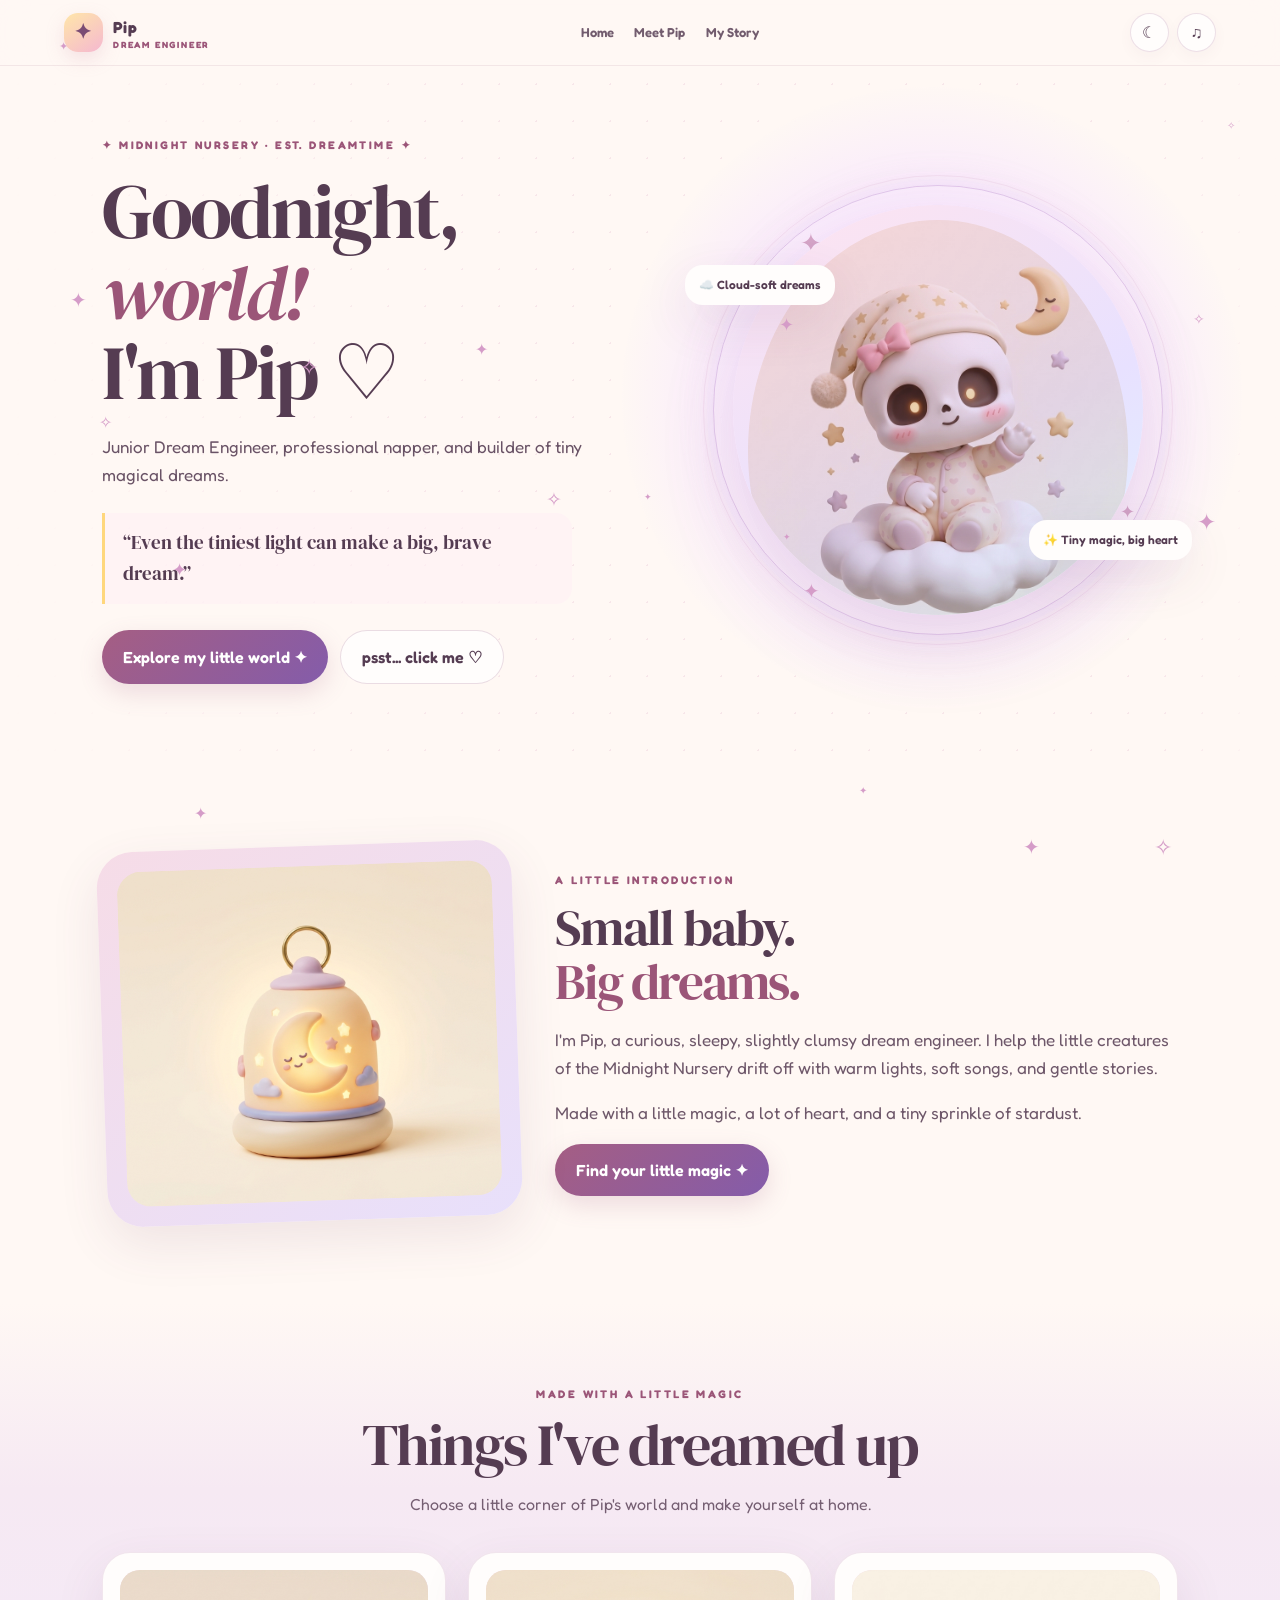
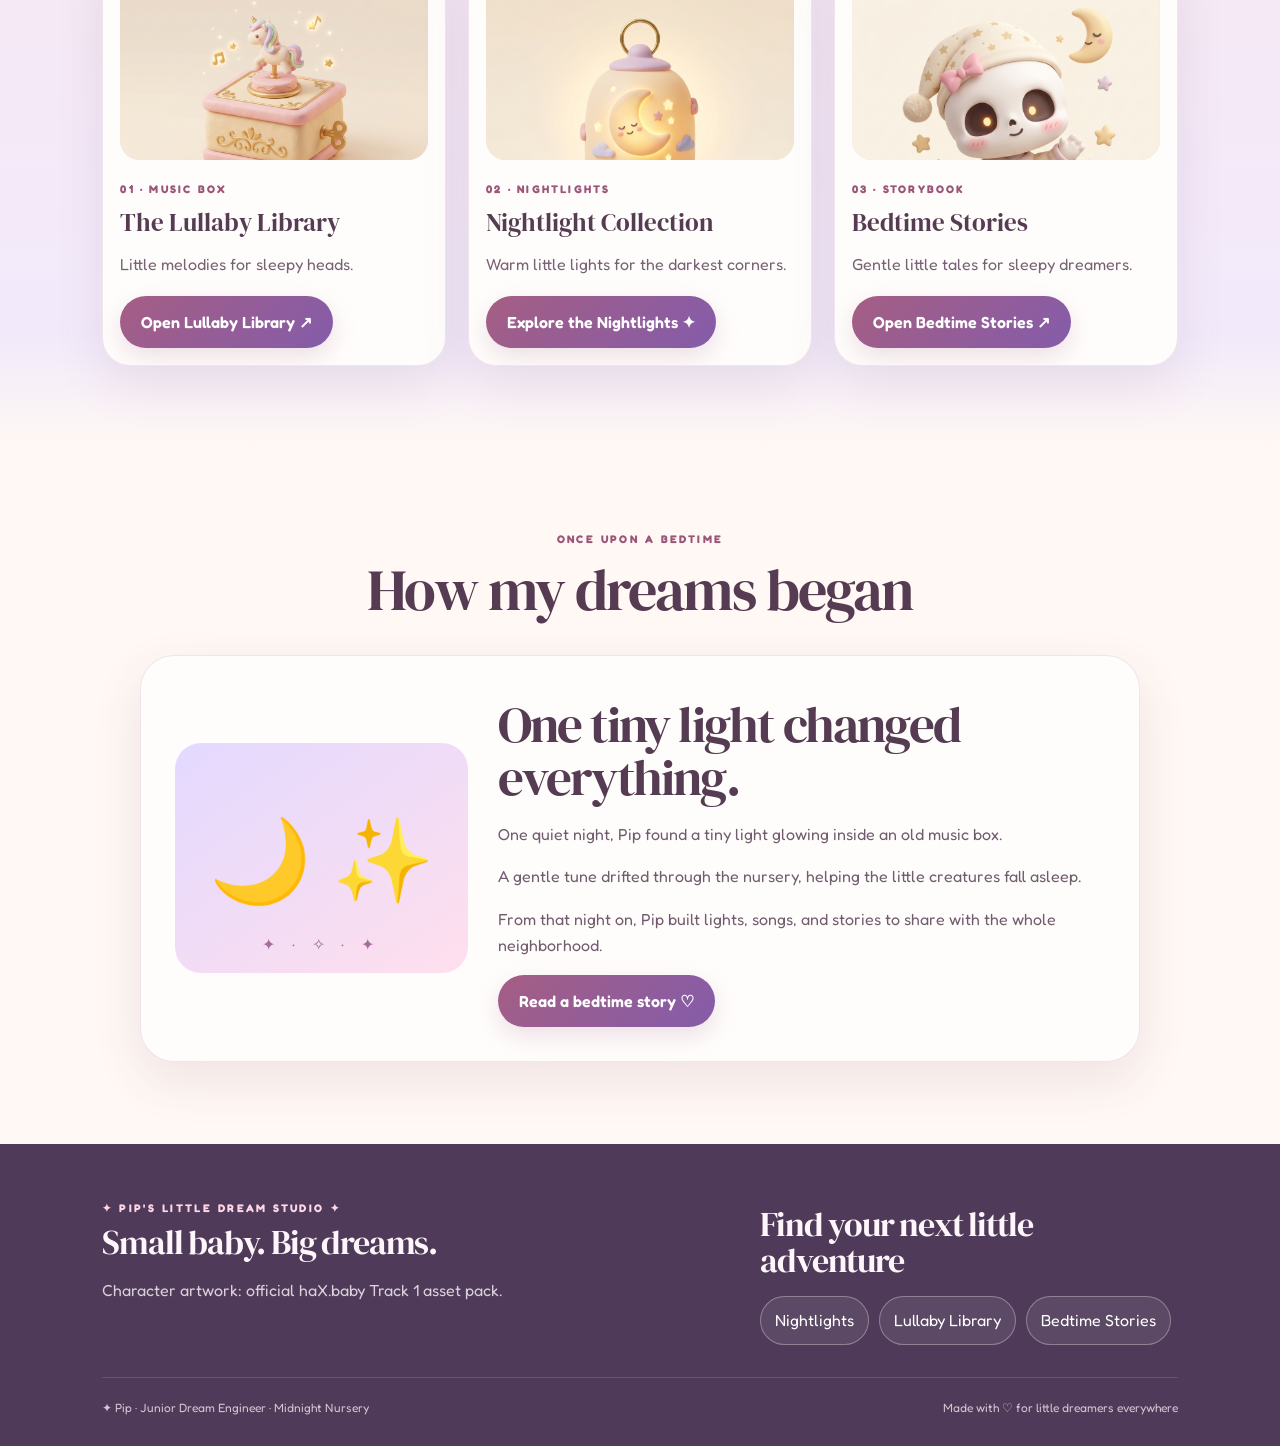
==== index.html @ 27f64b6a "Prepare Pip Dream Studio for GitHub Pages" ====
<!doctype html>
<html lang="en">
<head>
<meta charset="utf-8">
<meta name="viewport" content="width=device-width,initial-scale=1">
<meta name="theme-color" content="#fff8f4">
<title>Pip's Little Dream Studio ✦</title>
<style>
@import url('https://fonts.googleapis.com/css2?family=Fredoka:wght@400;500;600;700&family=DM+Serif+Display&display=swap');
:root{--cream:#fff8f4;--ink:#553c52;--berry:#9b5578;--pink:#f6dce7;--lilac:#e8e0fb;--gold:#ffd77c;--blue:#dff1ff;--card:#fffdfc;--shadow:0 18px 50px #6b42621c;--glow:#ffd77c}
*{box-sizing:border-box}
html{scroll-behavior:smooth;scroll-padding-top:92px}
body{margin:0;background:var(--cream);color:var(--ink);font-family:'Fredoka','Trebuchet MS',sans-serif;line-height:1.65;overflow-x:hidden;transition:background .4s,color .4s}
body.night{--cream:#17182e;--ink:#f8ecff;--card:#242542;--pink:#36304e;--lilac:#302d50;--blue:#252d4b;--shadow:0 18px 50px #0005}
a{color:inherit}
button{font:inherit;cursor:pointer}
.topbar{position:sticky;top:0;z-index:20;display:flex;align-items:center;justify-content:space-between;gap:18px;padding:13px clamp(18px,5vw,72px);background:color-mix(in srgb,var(--cream) 88%,transparent);backdrop-filter:blur(16px);border-bottom:1px solid #b98aa12b}
.brand{display:flex;align-items:center;gap:10px;text-decoration:none;font-weight:700;letter-spacing:.02em;white-space:nowrap}
.brand-icon{width:39px;height:39px;border-radius:14px;display:grid;place-items:center;background:linear-gradient(145deg,#ffe6a9,#f5b8d0);color:#7b4c74;box-shadow:0 7px 18px #d7a0b540;font-size:21px}
.brand small{display:block;font-size:9px;letter-spacing:.2em;line-height:1.2;color:var(--berry)}
.nav{display:flex;align-items:center;justify-content:center;gap:clamp(8px,1.6vw,23px);flex-wrap:wrap}
.nav a{font-size:13px;font-weight:600;text-decoration:none;opacity:.83;transition:color .2s,transform .2s}
.nav a:hover{color:var(--berry);transform:translateY(-2px)}
.head-actions{display:flex;gap:8px}
.icon-button{width:39px;height:39px;border:1px solid #bd92ac45;border-radius:50%;background:var(--card);color:var(--ink);box-shadow:0 5px 14px #7d52700c;transition:transform .2s}
.icon-button:hover{transform:translateY(-3px) rotate(-7deg)}
.hero{position:relative;min-height:650px;display:grid;grid-template-columns:1.08fr .92fr;align-items:center;gap:35px;padding:70px clamp(22px,8vw,120px) 80px;isolation:isolate;overflow:hidden}
.hero:before{content:"";position:absolute;z-index:-2;width:620px;height:620px;right:3%;top:3%;border-radius:50%;background:radial-gradient(circle,#ffe3eb 0,#f8e6ff 42%,#fff8f4 72%);opacity:.9}
body.night .hero:before{background:radial-gradient(circle,#41335b 0,#262746 50%,#17182e 75%)}
.hero:after{content:"";position:absolute;inset:0;z-index:-3;background-image:radial-gradient(#e3b6ce 1px,transparent 1px);background-size:37px 37px;mask-image:linear-gradient(90deg,transparent,#000 40%,#000 90%,transparent);opacity:.28}
.eyebrow,.kicker{font-size:11px;letter-spacing:.22em;text-transform:uppercase;font-weight:700;color:var(--berry)}
h1,h2{font-family:'DM Serif Display',Georgia,serif;font-weight:400;line-height:1.05;letter-spacing:-.035em}
h1{font-size:clamp(3.1rem,6vw,5.9rem);margin:17px 0 20px}
h1 span{color:var(--berry);font-style:italic}
.hero-copy>p{font-size:17px;max-width:530px;opacity:.88}
.quote{max-width:470px;margin:24px 0;padding:14px 18px;border-left:3px solid var(--gold);background:#fff0f5a8;border-radius:0 16px 16px 0;font-family:'DM Serif Display',Georgia,serif;font-size:19px}
body.night .quote{background:#ffffff0b}
.actions{display:flex;gap:12px;flex-wrap:wrap;margin-top:26px}
.btn{display:inline-flex;align-items:center;justify-content:center;gap:8px;border:0;border-radius:999px;padding:13px 21px;background:linear-gradient(135deg,#a55e83,#845caa);color:white;text-decoration:none;font-weight:600;box-shadow:0 9px 24px #a05d8030;transition:transform .22s,box-shadow .22s}
.btn:hover{transform:translateY(-3px);box-shadow:0 15px 28px #a05d803d}
.btn.secondary{background:var(--card);color:var(--ink);border:1px solid #bd92ac50;box-shadow:none}
.hero-art{position:relative;display:grid;place-items:center;min-height:440px}
.hero-art .halo{position:absolute;width:min(94%,450px);aspect-ratio:1;border:1px solid #c7a2d780;border-radius:50%;outline:1px solid #d5a5c733;outline-offset:9px;box-shadow:0 0 0 6px #e8e0fb20,0 0 36px #d5a5c72b;animation:spin 32s linear infinite}
.hero-art .halo:before,.hero-art .halo:after{content:"✦";position:absolute;color:#d5a5c7;font-size:26px}
.hero-art .halo:before{top:8%;left:19%}.hero-art .halo:after{right:6%;bottom:24%;font-size:18px}
.art-card{position:relative;width:min(92%,410px);aspect-ratio:1;padding:15px;display:grid;place-items:center;overflow:hidden;border-radius:50%;background:linear-gradient(150deg,#ffe4ef,#e8e1ff 60%,#dff1ff);box-shadow:0 30px 70px #ad82b53b;animation:float 5s ease-in-out infinite}
.art-card img{width:100%;height:100%;display:block;object-fit:contain;border-radius:50%;mix-blend-mode:multiply}
body.night .art-card img{mix-blend-mode:normal}
.float-tag{position:absolute;z-index:3;display:flex;align-items:center;gap:8px;padding:10px 14px;border-radius:18px;background:var(--card);box-shadow:var(--shadow);font-size:12px;font-weight:600;animation:float 4s ease-in-out infinite}
.float-tag.one{left:-3%;top:17%}.float-tag.two{right:-3%;bottom:16%;animation-delay:-2s}
.section{padding:82px clamp(22px,8vw,120px)}
.section-head{text-align:center;max-width:720px;margin:0 auto 34px}
.section-head h2{font-size:clamp(2.4rem,4.5vw,4rem);margin:12px 0}
.section-head p{opacity:.8}
.intro-grid{display:grid;grid-template-columns:.8fr 1.2fr;gap:38px;align-items:center;max-width:1100px;margin:auto}
.intro-image{padding:20px;border-radius:36px;background:linear-gradient(145deg,var(--pink),var(--lilac));box-shadow:var(--shadow);transform:rotate(-2deg)}
.intro-image img{display:block;width:100%;border-radius:24px}
.intro-copy h2{font-size:clamp(2.5rem,4vw,3.8rem);margin:12px 0}
.intro-copy p{font-size:17px;opacity:.85}
.projects{background:linear-gradient(180deg,transparent,#f6e9f3 25%,#f2eafb 85%,transparent)}
body.night .projects{background:linear-gradient(180deg,transparent,#22223b 25%,#29243f 85%,transparent)}
.project-grid{display:grid;grid-template-columns:repeat(3,minmax(0,1fr));gap:22px;max-width:1180px;margin:auto}
.project-card{position:relative;display:flex;flex-direction:column;overflow:hidden;background:var(--card);border:1px solid #d6b4cf55;border-radius:28px;padding:17px;box-shadow:var(--shadow);transition:transform .28s,border-color .28s}
.project-card:hover{transform:translateY(-8px);border-color:#bd88b6}
.project-image{height:190px;overflow:hidden;border-radius:20px;background:linear-gradient(135deg,var(--pink),var(--lilac));display:grid;place-items:center}
.project-image img{height:100%;width:100%;object-fit:contain;transition:transform .5s}
.project-card:hover .project-image img{transform:scale(1.07) rotate(1deg)}
.project-card .number{margin:20px 0 4px;color:var(--berry);font-size:11px;letter-spacing:.2em;font-weight:700}
.project-card h3{font-family:'DM Serif Display',Georgia,serif;font-size:25px;font-weight:400;margin:0 0 8px}
.project-card p{opacity:.8;margin:0 0 18px}
.project-card .btn{margin-top:auto;align-self:flex-start}
.story-wrap{max-width:1000px;margin:auto;display:grid;grid-template-columns:.65fr 1.35fr;gap:30px;align-items:center;padding:34px;border-radius:34px;background:var(--card);box-shadow:var(--shadow);border:1px solid #d6b4cf55}
.story-illustration{display:grid;place-items:center;min-height:230px;border-radius:26px;background:linear-gradient(145deg,#e3d9ff,#ffdfed);font-size:82px;position:relative;overflow:hidden}
.story-illustration:after{content:"✦  ·  ✧  ·  ✦";position:absolute;bottom:16px;font-size:16px;color:#a56d9c;letter-spacing:.4em}
.story-wrap h2{font-size:clamp(2.2rem,4vw,3.3rem);margin:8px 0 14px}
.story-wrap p{opacity:.83}
.footer{padding:55px clamp(22px,8vw,120px) 28px;background:#4f3b59;color:#fff6fb}
.footer-grid{display:grid;grid-template-columns:1.2fr .8fr;gap:32px;max-width:1180px;margin:auto}
.footer h2{font-size:34px;margin:8px 0}
.footer p{max-width:560px;opacity:.8}
.footer-links{display:flex;gap:10px;flex-wrap:wrap;margin-top:18px}
.footer-links button{border:1px solid #ffffff50;background:#ffffff13;color:#fff;border-radius:999px;padding:10px 14px}
.footer-bottom{display:flex;justify-content:space-between;gap:15px;flex-wrap:wrap;border-top:1px solid #ffffff2a;margin:32px auto 0;padding-top:20px;font-size:12px;opacity:.75;max-width:1180px}
#stars{position:fixed;inset:0;pointer-events:none;z-index:30;overflow:hidden}
.starbit{position:absolute;color:#d59cc8;animation:twinkle 1.8s ease-in-out infinite}
.page-frame{display:none;position:fixed;inset:0;width:100%;height:100%;border:0;background:var(--cream);z-index:1000}
.page-frame.open{display:block}
.toast{position:fixed;bottom:25px;left:50%;transform:translate(-50%,20px);opacity:0;pointer-events:none;padding:12px 18px;border-radius:999px;background:#4f3b59;color:#fff;z-index:1200;transition:.25s}
.toast.show{opacity:1;transform:translate(-50%,0)}
@keyframes float{0%,100%{transform:translateY(0)}50%{transform:translateY(-12px)}}
@keyframes spin{to{transform:rotate(360deg)}}
@keyframes twinkle{0%,100%{opacity:.15;transform:scale(.7) rotate(0)}50%{opacity:1;transform:scale(1.25) rotate(20deg)}}
@media(max-width:1000px){.topbar{flex-wrap:wrap}.nav{order:3;width:100%;padding-top:6px}.hero{grid-template-columns:1fr;padding-top:48px}.hero-copy{text-align:center}.hero-copy>p,.quote{margin-left:auto;margin-right:auto}.actions{justify-content:center}.hero-art{min-height:380px}.project-grid{grid-template-columns:repeat(2,minmax(0,1fr))}}
@media(max-width:650px){.topbar{justify-content:center}.nav{gap:12px}.nav a{font-size:12px}.head-actions{position:absolute;right:14px;top:14px}.hero{padding:45px 20px 58px}.hero-art{min-height:320px}.float-tag.one{left:0}.float-tag.two{right:0}.section{padding:60px 20px}.intro-grid,.story-wrap,.footer-grid{grid-template-columns:1fr}.intro-image{max-width:340px;margin:auto}.project-grid{grid-template-columns:1fr}.project-image{height:210px}.story-wrap{padding:20px}.footer-bottom{font-size:11px}}
@media(prefers-reduced-motion:reduce){*,*::before,*::after{animation-duration:.01ms!important;animation-iteration-count:1!important;scroll-behavior:auto!important;transition-duration:.01ms!important}}
</style>
</head>
<body>
<div id="stars" aria-hidden="true"></div>
<header class="topbar">
  <a class="brand" href="#home" aria-label="Pip's home"><span class="brand-icon">✦</span><span>Pip <small>DREAM ENGINEER</small></span></a>
  <nav class="nav" aria-label="Main navigation">
    <a href="#home">Home</a><a href="#about">Meet Pip</a><a href="#story">My Story</a>
  </nav>
  <div class="head-actions"><button class="icon-button" id="themeToggle" aria-label="Toggle dream mode" title="Day/night mode">☾</button><button class="icon-button" id="soundToggle" aria-label="Toggle sound" title="Sound on/off">♫</button></div>
</header>
<main>
<section class="hero" id="home">
  <div class="hero-copy">
    <div class="eyebrow">✦ MIDNIGHT NURSERY · EST. DREAMTIME ✦</div>
    <h1>Goodnight, <span>world!</span><br>I'm Pip ♡</h1>
    <p>Junior Dream Engineer, professional napper, and builder of tiny magical dreams.</p>
    <div class="quote">“Even the tiniest light can make a big, brave dream.”</div>
    <div class="actions"><a class="btn" href="#projects">Explore my little world ✦</a><button class="btn secondary" id="pipHello">psst... click me ♡</button></div>
  </div>
  <div class="hero-art">
    <div class="halo"></div><div class="float-tag one">☁️ Cloud-soft dreams</div>
    <div class="art-card"><img src="[data-uri]" alt="Pip floating on a cloud"></div>
    <div class="float-tag two">✨ Tiny magic, big heart</div>
  </div>
</section>
<section class="section" id="about">
  <div class="intro-grid">
    <div class="intro-image"><img src="[data-uri]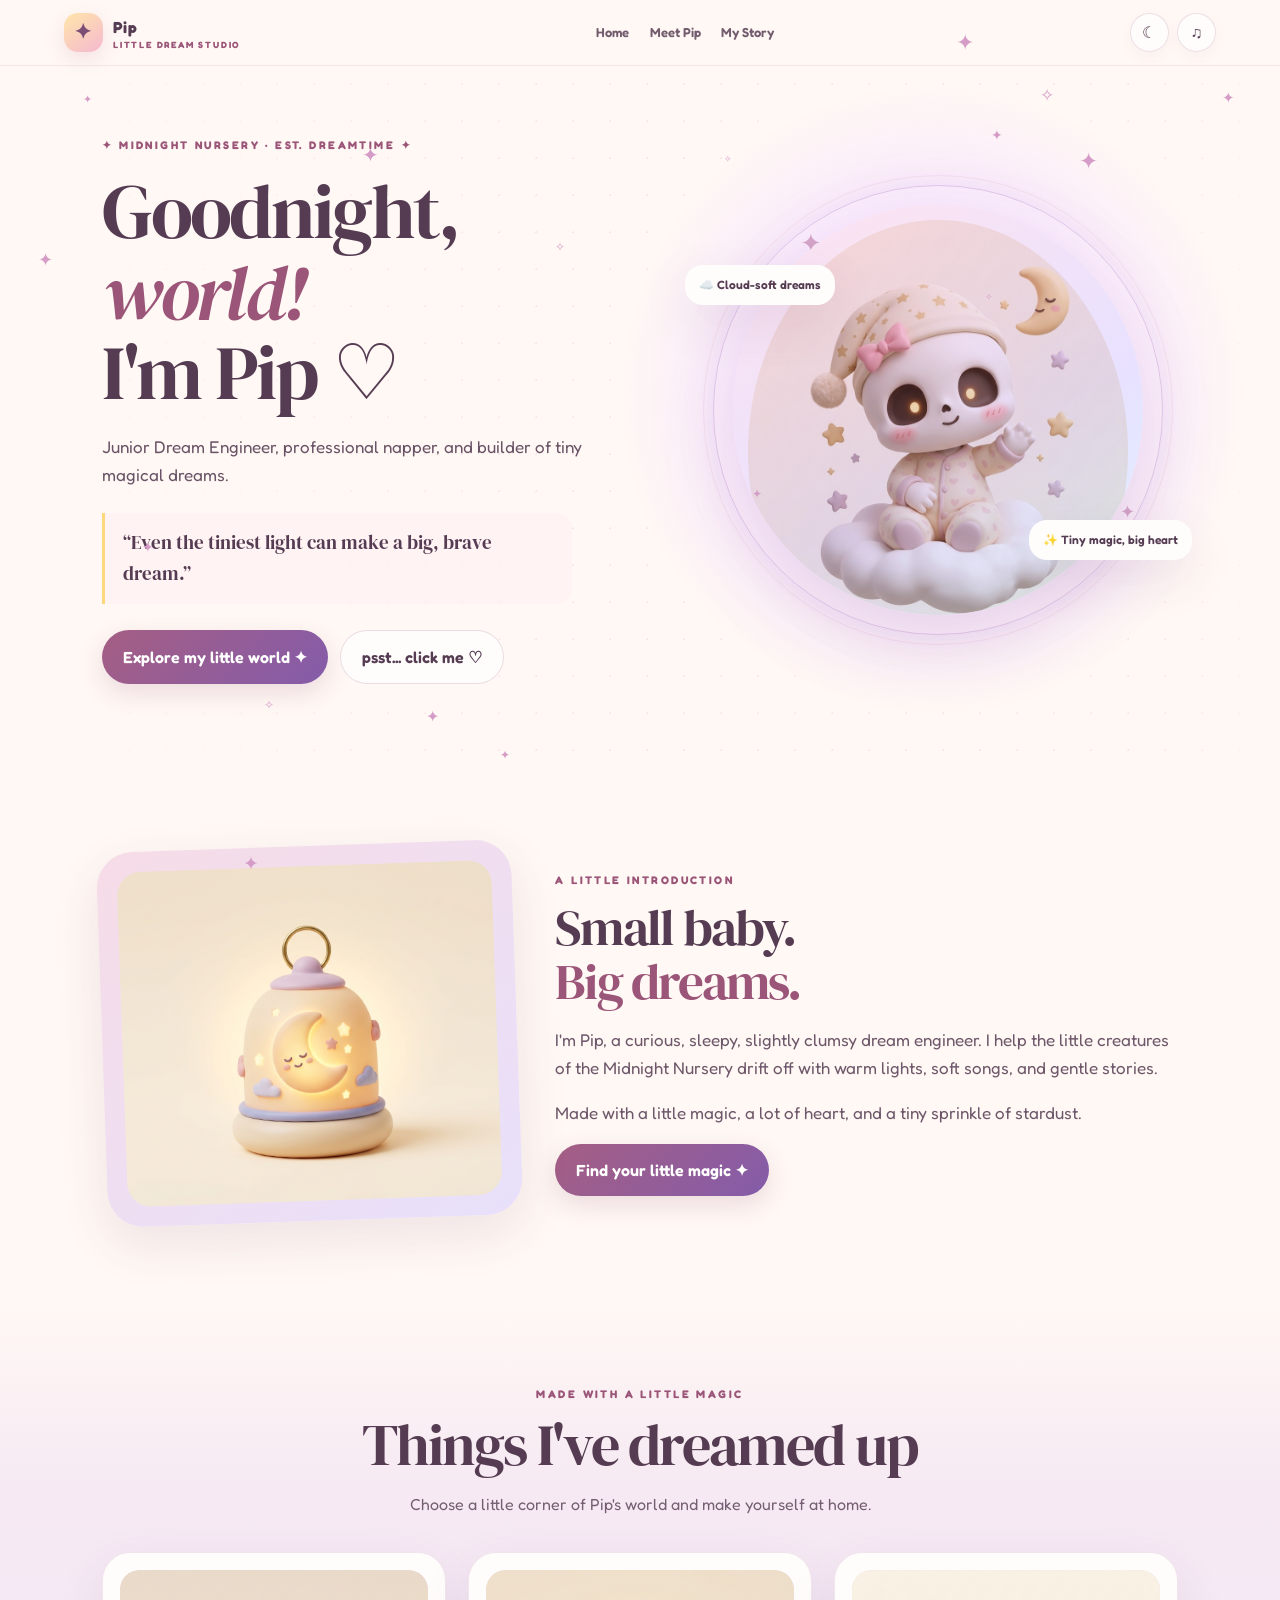
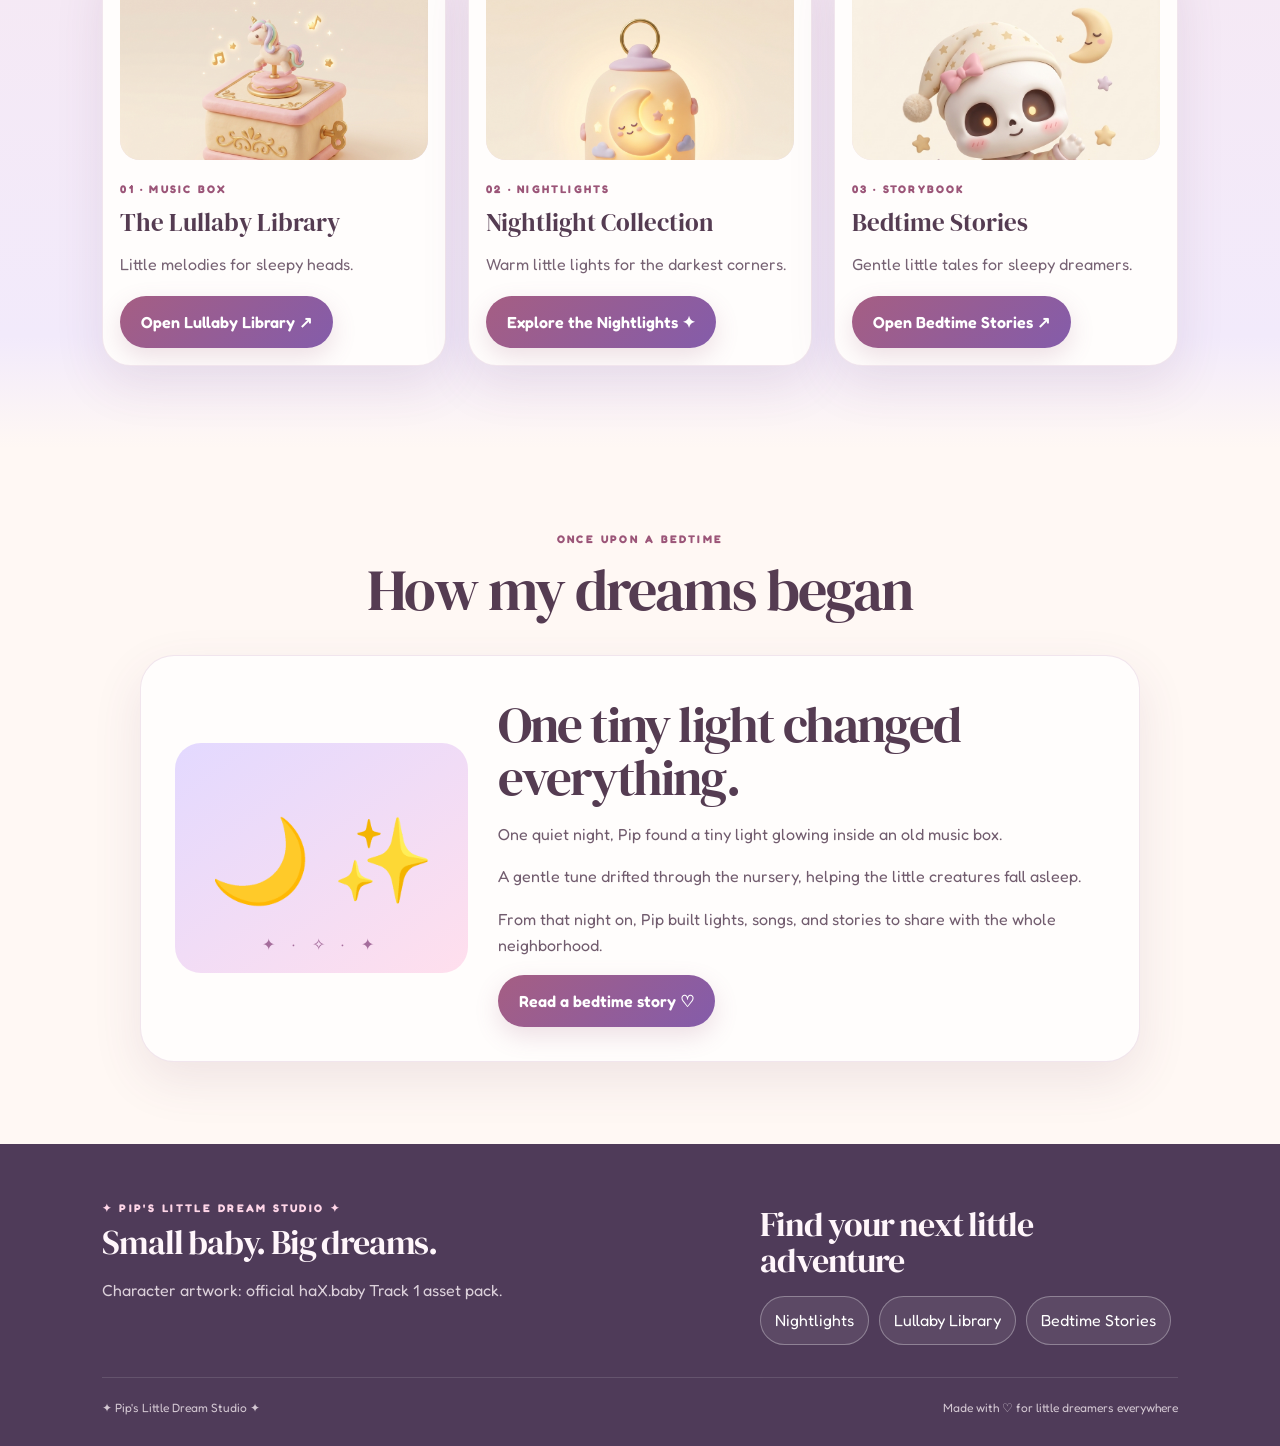
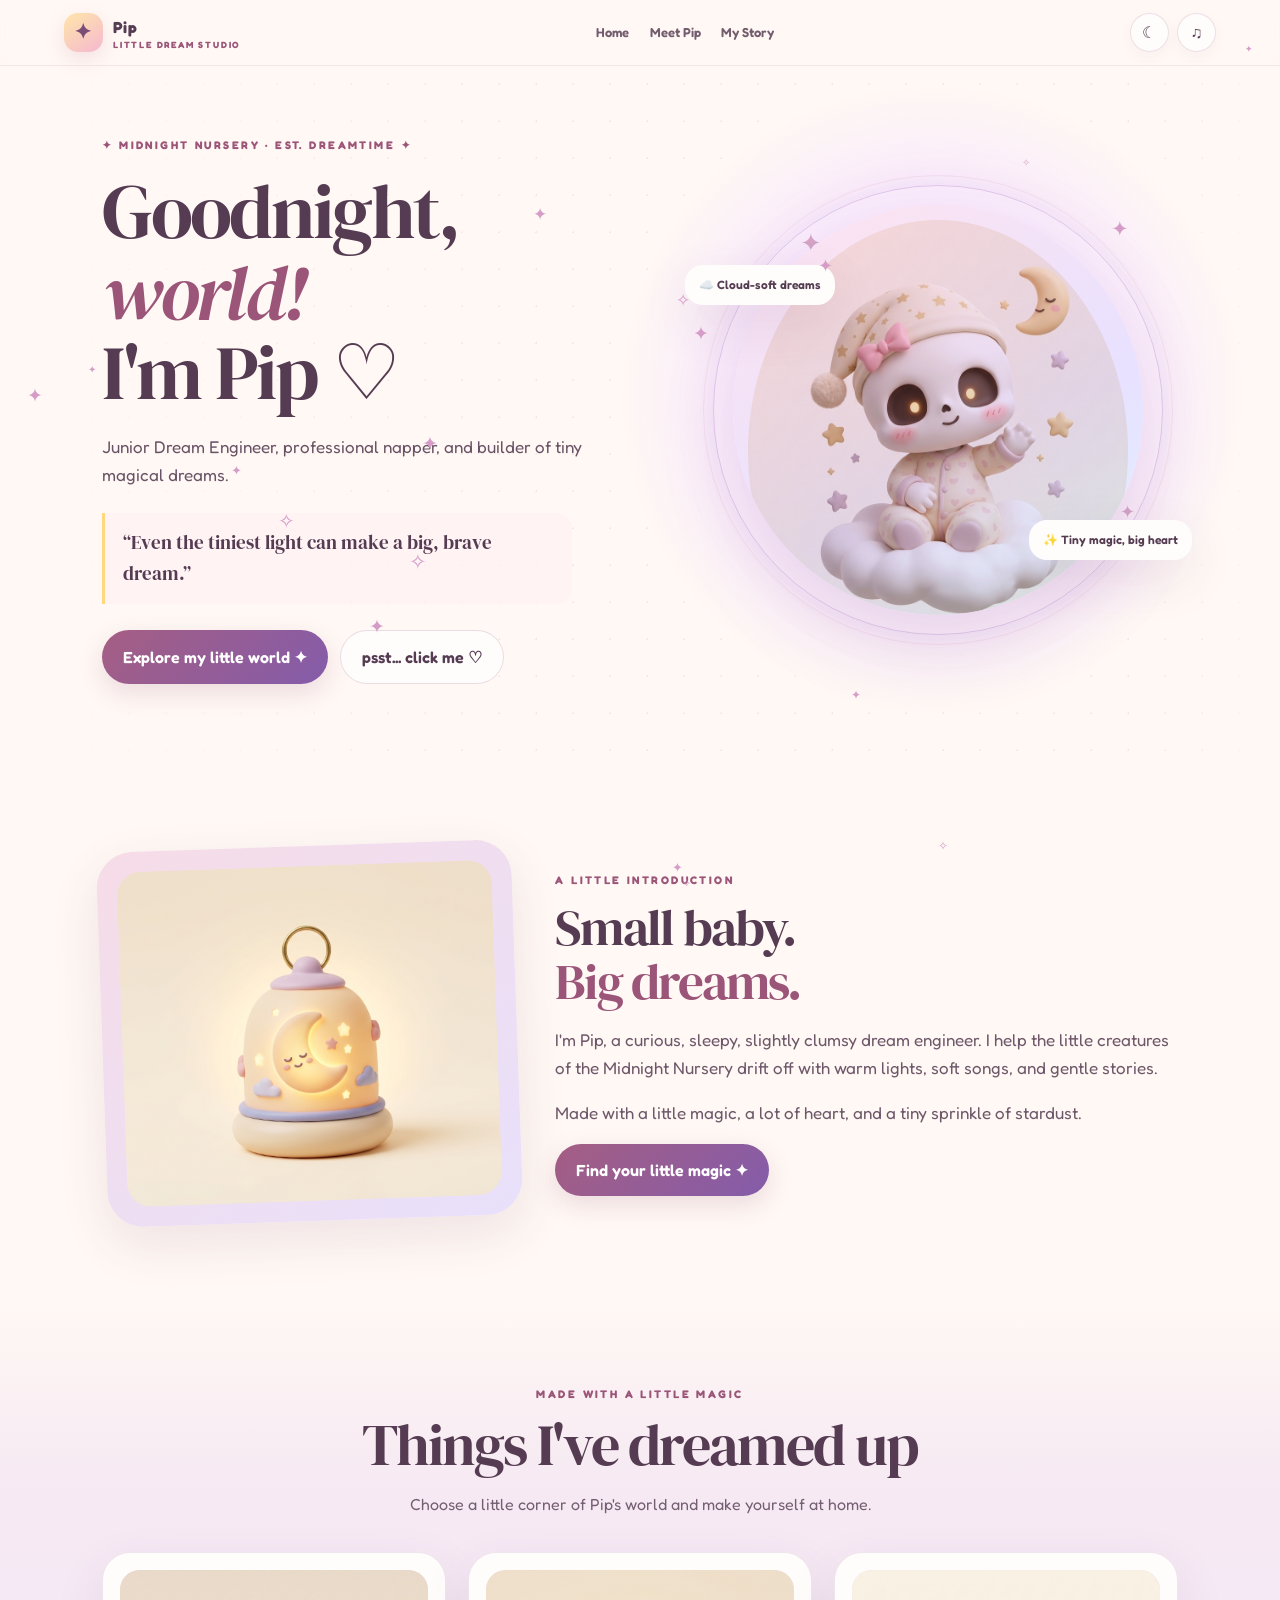
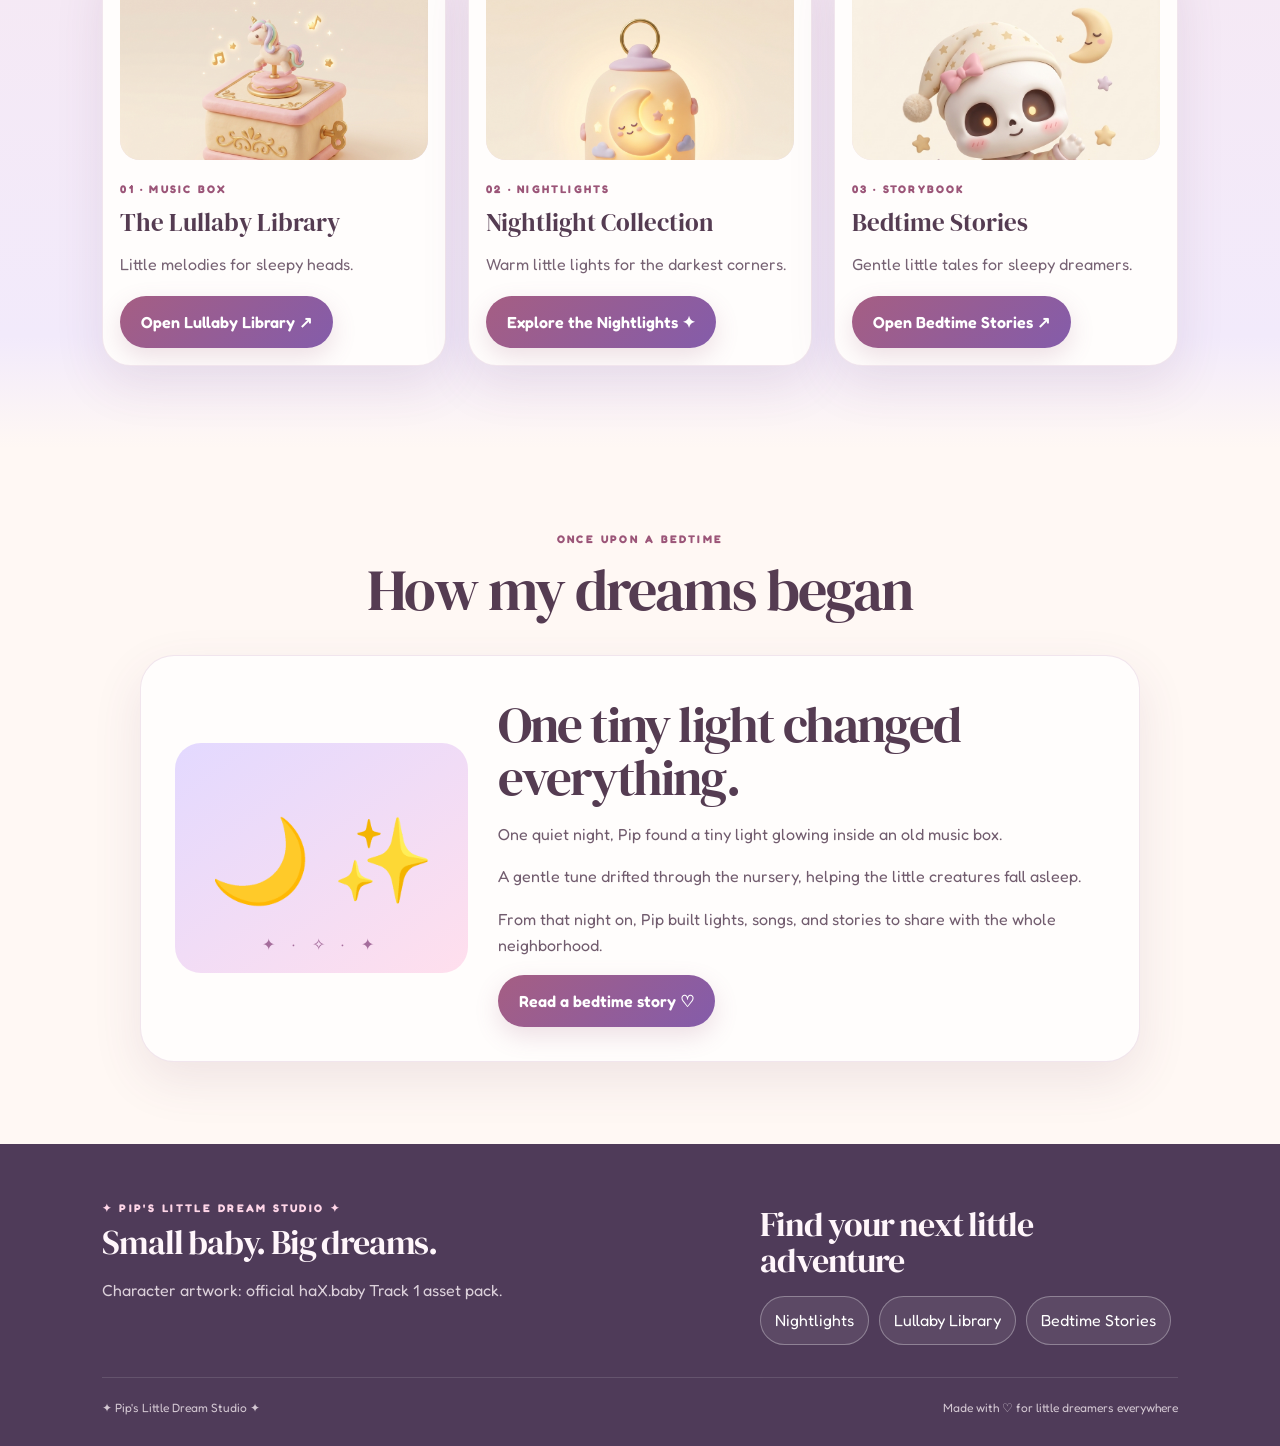
